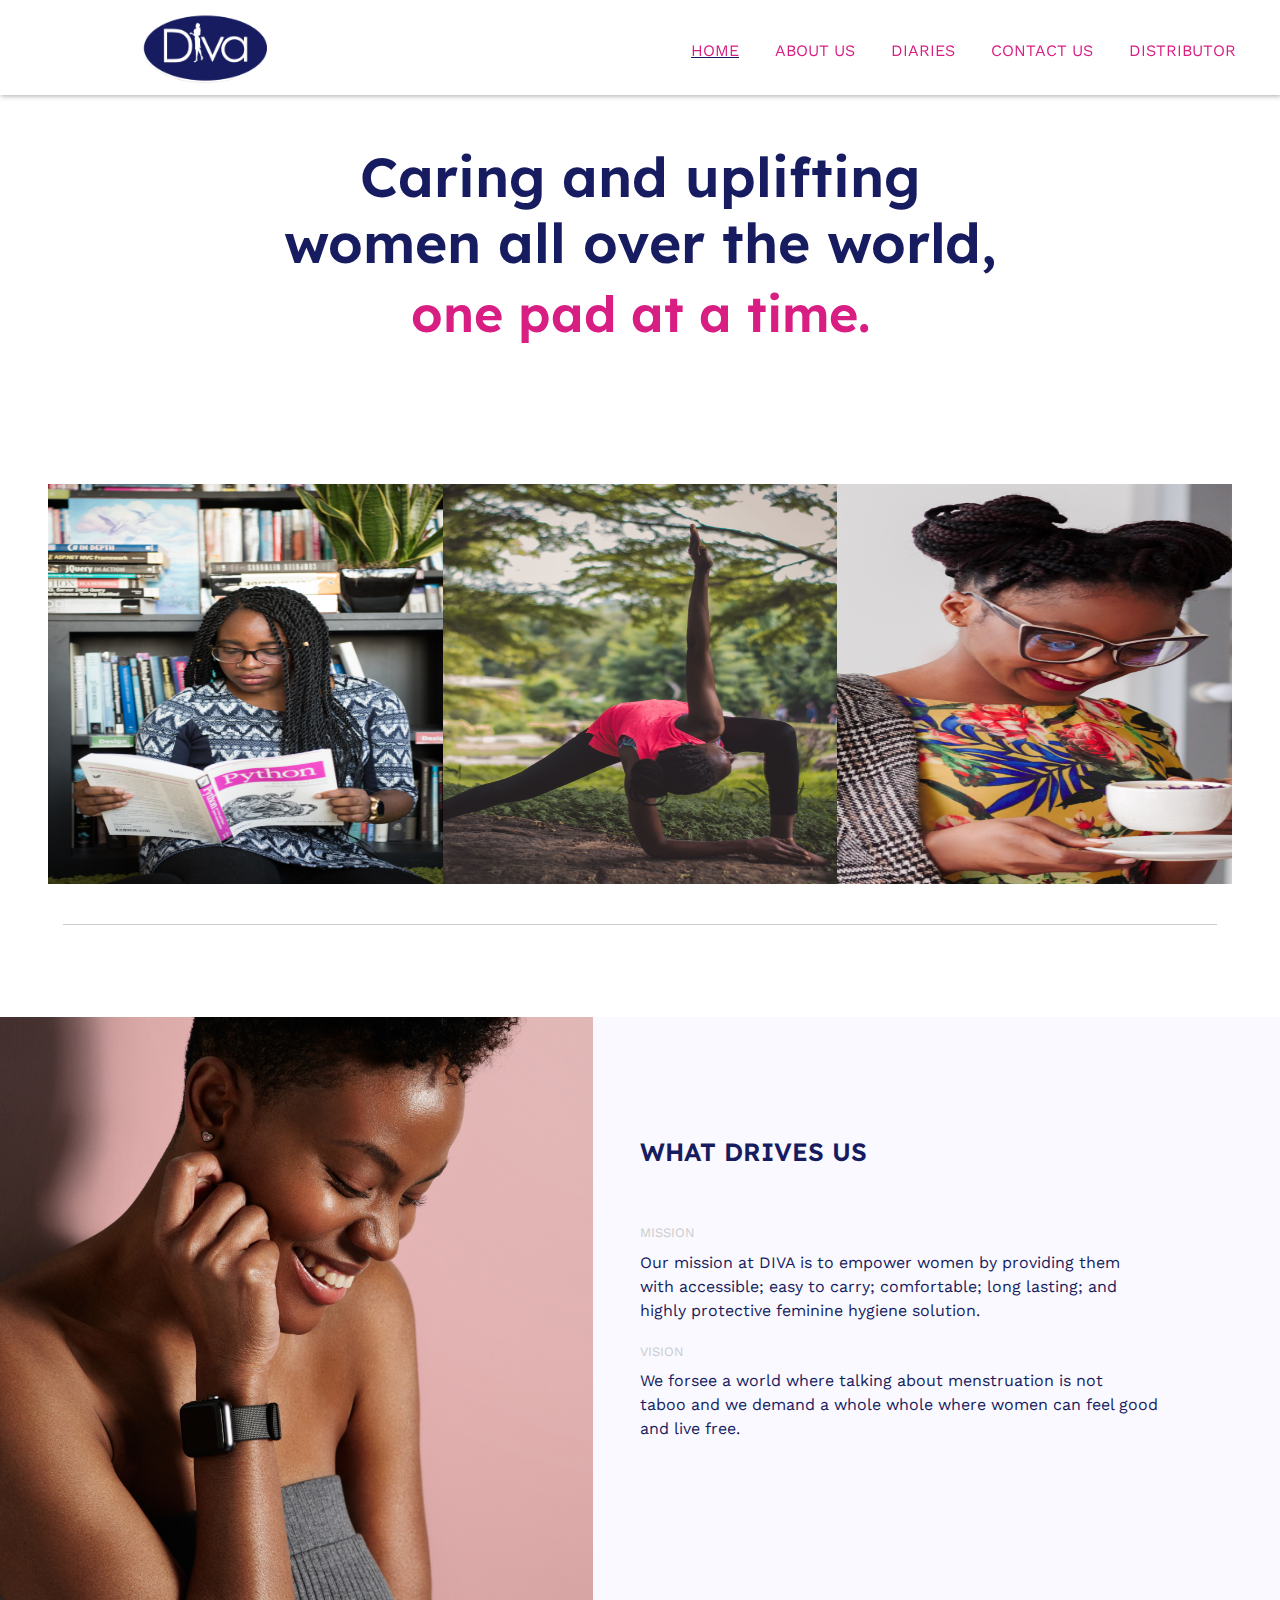
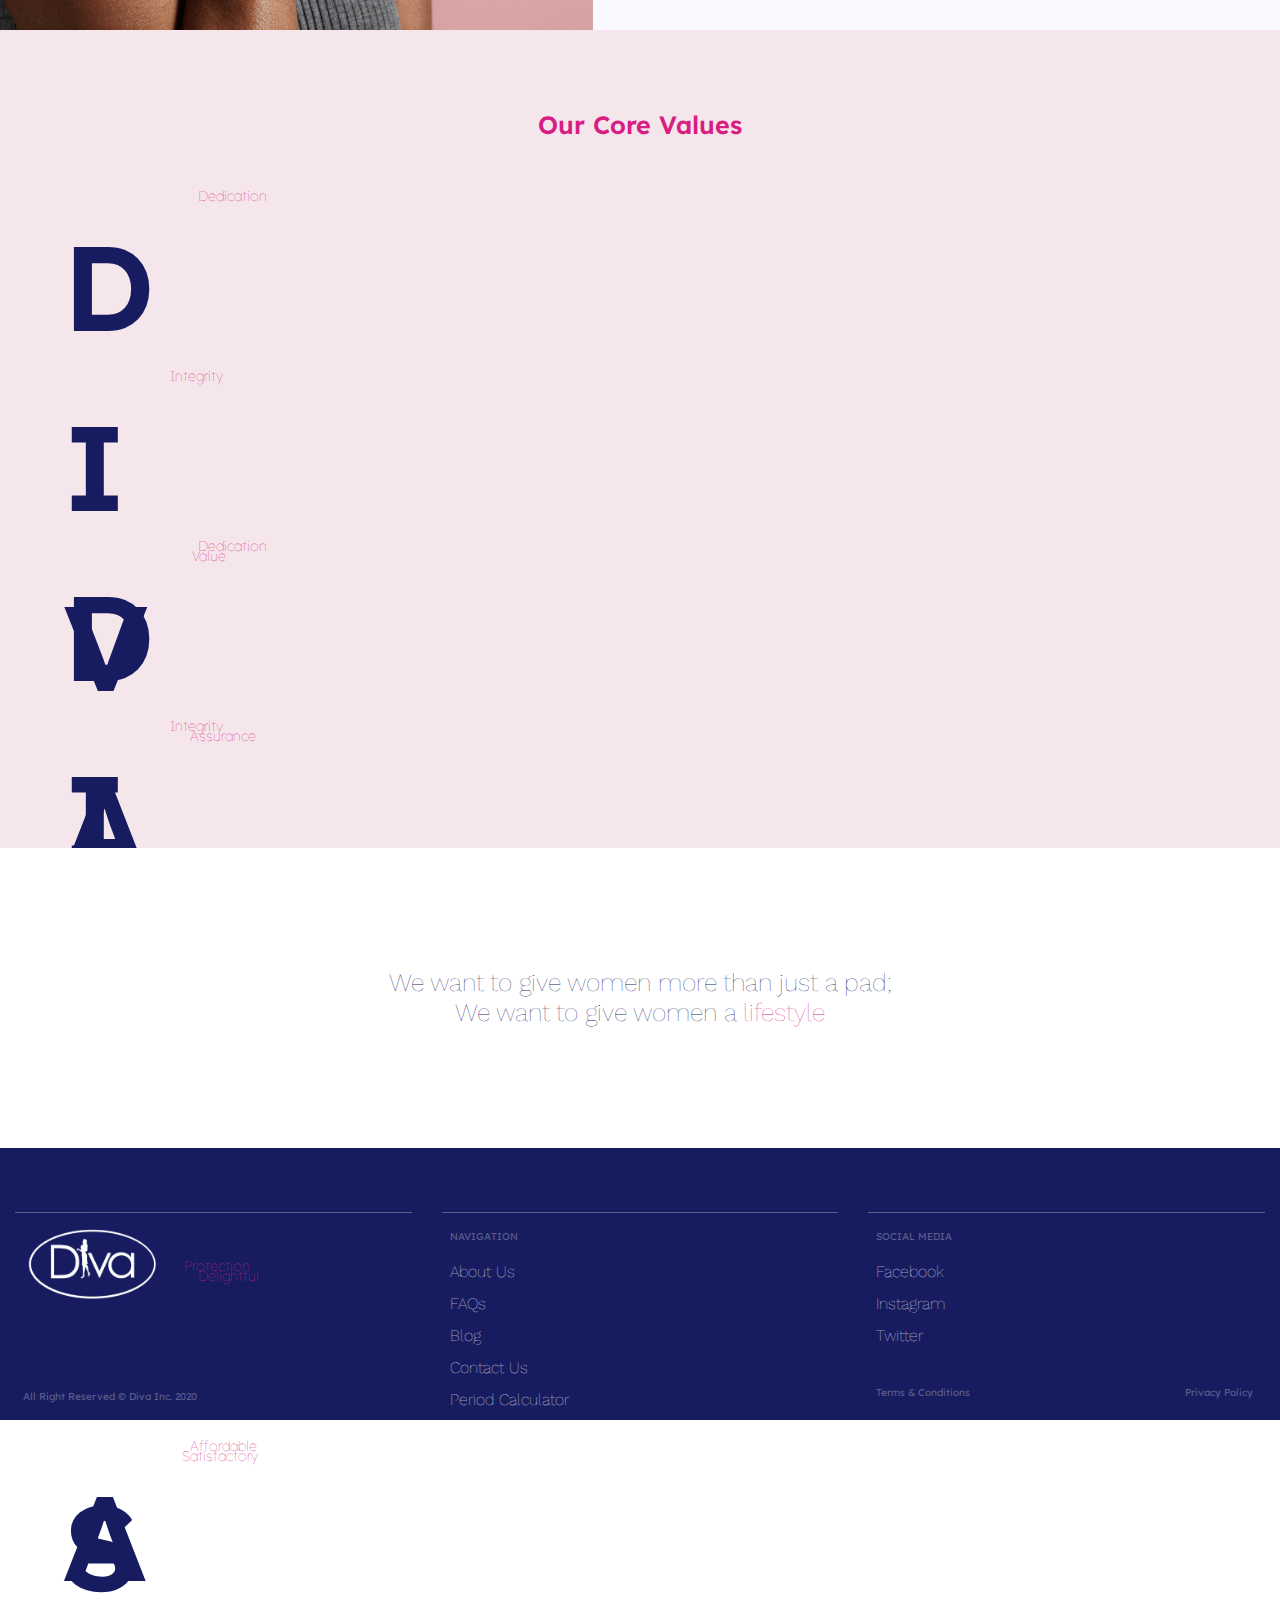
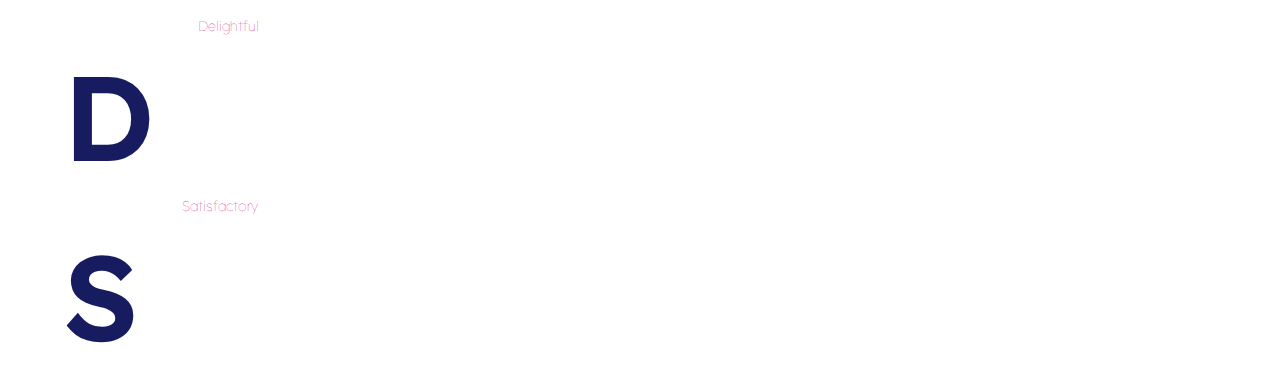
==== about.html @ bea0a1cd "first push" ====
<!DOCTYPE html>
<html lang="en">

<head>
    <meta charset="UTF-8">
    <meta name="viewport" content="width=device-width, initial-scale=1, shrink-to-fit=no">
    <link rel="stylesheet" href="https://stackpath.bootstrapcdn.com/bootstrap/4.4.1/css/bootstrap.min.css"
        integrity="sha384-Vkoo8x4CGsO3+Hhxv8T/Q5PaXtkKtu6ug5TOeNV6gBiFeWPGFN9MuhOf23Q9Ifjh" crossorigin="anonymous">
    <link rel="stylesheet" href="https://stackpath.bootstrapcdn.com/font-awesome/4.7.0/css/font-awesome.min.css">

    <link href="https://fonts.googleapis.com/css2?family=Work+Sans&display=swap" rel="stylesheet">
    <link href="https://fonts.googleapis.com/css2?family=Lexend+Deca&display=swap" rel="stylesheet">
    <link href="style.css" rel="stylesheet" />

</head>

<body>
    
    <div class="container-fluid">
        <div class="row">
           <nav class="navbar navbar-expand-xl navbar-light bg-light navbar-fixed-top header w-100" id="header">
                    <button class="navbar-toggler mb-1 ml-3" type="button" data-toggle="collapse"
                        data-target="#navbarSupportedContent" aria-controls="navbarSupportedContent" aria-expanded="false"
                        aria-label="Toggle navigation">
                        <span class="navbar-toggler-icon"></span>
                    </button>
                    <a class="navbar-brand d-none d-lg-block text-white ml-3" href="#"
                        style="width:300px;text-align:center; margin: 0 auto;"><img src="images/logo.png" alt="DIVA"
                            width="140" class="ml-5" /></a>
                    <a class="navbar-brand d-none d-sm-block d-lg-none d-md-none text-white" href="#"><img
                            src="images/logo.png" alt="DIVA" /></a>
                    <div class="collapse navbar-collapse " id="navbarSupportedContent">
                        <ul class="navbar-nav nav ml-auto">
                            <li class="nav-item active">
                                <a class="nav-link" href="index.html">HOME <span class="sr-only">(current)</span></a>
                            </li>
                            <li class="nav-item">
                                <a class="nav-link" href="about.html">ABOUT US</a>
                            </li>
                            <li class="nav-item">
                                <a class="nav-link" href="diary.html">DIARIES</a>
                            </li>
                            <li class="nav-item">
                                <a class="nav-link" href="contact.html">CONTACT US</a>
                            </li>
                            <li class="nav-item">
                                <a class="nav-link" href="distributor.html">DISTRIBUTOR</a>
                            </li>
                        </ul>
                    </div>
            </nav>
        </div> 
        <div class="row align-items-center ">
            <!-- <div class="justify-content-xl-center"> -->
            <div class="col-12 bg-white  p-5">
                <div class="row ">
                    <div class="col-sm-12 mt-5" style="margin-bottom: 20px !important;">
                        <div class="d-none d-md-block">
                            <br/>
                            <br/>
                        </div>
                        <h6 class="align-self-center defaultIntroSize  text-center "
                            style="color: #171c60;font-size:55px !important">Caring and uplifting<br />
                            women all over the world,<br />

                        </h6>

                        <h6 class="align-self-center defaultIntroSize text-center colorTextPink"
                            style="font-size:50px !important; margin-bottom: 120px !important;">one pad at a time.</h6>
                    </div>

                </div>
                <div class="row ">
                    <div class="col-sm-12 mb-4" style="padding-left:30px; padding-right:30px">
                        <div class="row">
                            <div class="col-sm-4 p-0">
                                <img src="images/about-2.png" class="img-fluid w-100 h-100" style="height:400px !important" />
                            </div>
                            <div class="col-sm-4 p-0">
                                <img src="images/about-1.png" class="img-fluid w-100 h-100" style="height:400px !important" />
                            </div>
                            <div class="col-sm-4 p-0">
                                <img src="images/about-3.png" class="img-fluid w-100 h-100" style="height:400px !important" />
                            </div>
                            
                        </div>
                        <hr style="margin-top: 40px; margin-bottom:20px; border-color:#ccc; width:100% !important" />
                    </div>
                    
                </div>
                
            </div>
            <div class="col-12 greyPage">
                <div class="row">
                    
                    <div class="col-sm p-0">
                        <img src="images/drive-us.png" class="img-fluid" />
                    </div>
                    <div class="col-sm ">
                        <h6 class="align-self-center defaultIntroSize  text-left "
                            style="color: #171c60;font-size:25px !important; margin-top:120px;">WHAT DRIVES US</h6>
                        <label class="mt-5">MISSION</label>
                        <p class="" style="color: #171c60;">
                            Our mission at DIVA is to empower women by providing them<br />
                            with accessible; easy to carry; comfortable; long lasting; and<br />
                            highly protective feminine hygiene solution.
                        </p>
                        <label>VISION</label>
                        <p class="" style="color: #171c60;">
                            We forsee a world where talking about menstruation is not<br />
                            taboo and we demand a whole whole where women can feel good<br />
                            and live free.
                        </p>
                    </div>
                </div>
            </div>
            <div class="col-12 peachPage">
                <div class="row">
                    
                    <div class="col-sm p-0">
                        <h6 class="align-self-center defaultIntroSize  text-center colorTextPink"
                        style="color: #171c60;font-size:25px !important; margin-top:80px;">Our Core Values</h6>
                    </div>
                </div>
                <div class="row p-5 d-none d-md-block" style=" height: 350px !important;">
                    <div class="col-sm defaultIntroSize colorBlue">D
                       
                        <span class="smallText colorTextPink p-3" style="position: relative; top:-130px; left:-10px">Dedication</span>
                    </div>
                    <div class="col-sm defaultIntroSize colorBlue">
                        I
                        <span class="smallText colorTextPink p-3" style="position: relative; top:-130px; left:-10px">Integrity</span>
                    </div>
                    <div class="col-sm defaultIntroSize colorBlue">
                        V
                        <span class="smallText colorTextPink p-3" style="position: relative; top:-130px; left:-10px">Value</span>
                    </div>
                    <div class="col-sm defaultIntroSize colorBlue">
                        A
                        <span class="smallText colorTextPink p-3" style="position: relative; top:-130px; left:-10px">Assurance</span>
                    </div>
                    <div class="col-sm defaultIntroSize colorBlue">
                        P
                        <span class="smallText colorTextPink p-3" style="position: relative; top:-130px; left:-10px">Protection</span>
                    </div>
                    <div class="col-sm defaultIntroSize colorBlue">
                        A
                        <span class="smallText colorTextPink p-3" style="position: relative; top:-130px; left:-10px">Affordable</span>
                    </div>
                    <div class="col-sm defaultIntroSize colorBlue">
                        D
                        <span class="smallText colorTextPink p-3" style="position: relative; top:-130px; left:-10px">Delightful</span>
                    </div>
                    <div class="col-sm defaultIntroSize colorBlue">
                        S
                        <span class="smallText colorTextPink p-3" style="position: relative; top:-130px; left:-10px">Satisfactory</span>
                    </div>
                </div>
                <div class="row p-5 d-lg-none d-xl-block" style=" height: 350px !important;">
                    <div class="col-sm defaultIntroSize colorBlue">D
                       
                        <span class="smallText colorTextPink p-3" style="position: relative; top:-130px; left:-10px">Dedication</span>
                    </div>
                    <div class="col-sm defaultIntroSize colorBlue">
                        I
                        <span class="smallText colorTextPink p-3" style="position: relative; top:-130px; left:-10px">Integrity</span>
                    </div>
                    <div class="col-sm defaultIntroSize colorBlue">
                        V
                        <span class="smallText colorTextPink p-3" style="position: relative; top:-130px; left:-10px">Value</span>
                    </div>
                    <div class="col-sm defaultIntroSize colorBlue">
                        A
                        <span class="smallText colorTextPink p-3" style="position: relative; top:-130px; left:-10px">Assurance</span>
                    </div>
                    <div class="col-sm defaultIntroSize colorBlue">
                        P
                        <span class="smallText colorTextPink p-3" style="position: relative; top:-130px; left:-10px">Protection</span>
                    </div>
                    <div class="col-sm defaultIntroSize colorBlue">
                        A
                        <span class="smallText colorTextPink p-3" style="position: relative; top:-130px; left:-10px">Affordable</span>
                    </div>
                    <div class="col-sm defaultIntroSize colorBlue">
                        D
                        <span class="smallText colorTextPink p-3" style="position: relative; top:-130px; left:-10px">Delightful</span>
                    </div>
                    <div class="col-sm defaultIntroSize colorBlue">
                        S
                        <span class="smallText colorTextPink p-3" style="position: relative; top:-130px; left:-10px">Satisfactory</span>
                    </div>
                </div>
            </div>
            <div class="col-12 bg-white">
                <div class="row" style="height: 300px !important;">
                    
                    
                    <div class="col-sm ">
                        <h6 class="align-self-center  headerText3  text-center "
                            style="font-weight:100; color: #171c60;font-size:25px !important; margin-top:120px;margin-bottom:120px;">We want to give women more than just a pad;<br/>We want to give women a <span class="colorTextPink">lifestyle</span></h6>
                        
                        
                    </div>
                </div>
            </div> 
        </div>
        <div class="row footer">
            <div class="col-sm-4">
                <br /><br />
                <hr style="border-color: #5b5c88 !important;" />
                <img src="images/logo.png" alt="DIVA" width="140" class="ml-2" />
                <p style="color: #5b5c88 !important; font-size: 10px !important;font-family: 'Lexend Deca'; position: absolute; bottom: 0px"
                    class="text-left ml-2 small d-none d-md-block">All Right Reserved &copy; Diva Inc. 2020</p>
            </div>
            <div class="col-sm-4 text-left div2">
                <br /><br />
                <hr style="border-color: #5b5c88 !important;" />
                <p style="color: #5b5c88 !important; font-size: 10px !important;font-family: 'Lexend Deca';"
                    class="text-left ml-2 small">NAVIGATION</p>
                <p class="mb-2 ml-2"> <a href="#" class="text-white">About Us</a> </p>
                <p class="mb-2 ml-2"> <a href="#" class="text-white">FAQs</a> </p>
                <p class="mb-2 ml-2"> <a href="#" class="text-white">Blog</a> </p>
                <p class="mb-2 ml-2"> <a href="#" class="text-white">Contact Us </a> </p>
                <p class="mb-2 ml-2"> <a href="#" class="text-white">Period Calculator</a> </p>
    
            </div>
            <div class="col-sm-4 text-left div2">
                <br /><br />
                <hr style="border-color: #5b5c88 !important;" />
                <p style="color: #5b5c88 !important; font-size: 10px !important;font-family: 'Lexend Deca';"
                    class="text-left ml-2 small">SOCIAL MEDIA</p>
                <p class="mb-2 ml-2"> <a href="#" class="text-white">Facebook</a></p>
                <p class="mb-2 ml-2"> <a href="#" class="text-white">Instagram</a></p>
                <p class="mb-2 ml-2"> <a href="#" class="text-white">Twitter</a></p>
                <div style="width:100%; color: #5b5c88 !important; font-size: 10px !important;font-family: 'Lexend Deca'; position: absolute; bottom: 20px"
                    class="text-left ml-2 small d-none d-md-block">
                    <span>Terms & Conditions</span>
                    <span style="position: absolute;right: 50px;">Privacy Policy</span>
                </div>
            </div>
    
    
        </div>
    </div>
    
    </div>
</body>
<script src="https://code.jquery.com/jquery-3.4.1.slim.min.js"
    integrity="sha384-J6qa4849blE2+poT4WnyKhv5vZF5SrPo0iEjwBvKU7imGFAV0wwj1yYfoRSJoZ+n"
    crossorigin="anonymous"></script>
<script src="https://cdn.jsdelivr.net/npm/popper.js@1.16.0/dist/umd/popper.min.js"
    integrity="sha384-Q6E9RHvbIyZFJoft+2mJbHaEWldlvI9IOYy5n3zV9zzTtmI3UksdQRVvoxMfooAo"
    crossorigin="anonymous"></script>
<script src="https://stackpath.bootstrapcdn.com/bootstrap/4.4.1/js/bootstrap.min.js"
    integrity="sha384-wfSDF2E50Y2D1uUdj0O3uMBJnjuUD4Ih7YwaYd1iqfktj0Uod8GCExl3Og8ifwB6"
    crossorigin="anonymous"></script>
<script>
    // When the user scrolls the page, execute myFunction
    window.onscroll = function () { myFunction() };

    // Get the header
    var header = document.getElementById("header");

    // Get the offset position of the navbar
    var sticky = header.offsetTop;
    console.log(window.pageYOffset)
    // Add the sticky class to the header when you reach its scroll position. Remove "sticky" when you leave the scroll position
    function myFunction() {
        if (window.pageYOffset > sticky) {
            header.classList.add("sticky");
            console.log('Sticky: ', window.pageYOffset)
        } else {
            header.classList.remove("sticky");
            console.log('No sticky: ', window.pageYOffset)
        }
    }
</script>

</html>
---- style.css ----
:root{
    --color-1: #b8237f;
    --color-2: #171C60;
    --text-color: #d81d83;
    --blog-special-1: #d81c83;
    --blog-special-2: #f5a2ae;
}
.justify-content-md-center > div{
    outline: thick tan;
    border:1px solid #0000 !important;
    width:100%;
    padding:0px;
}
.one{
    background-position: center;
    background-image: url('images/img1.png');
    background-color: #b8237f;
    min-height: 500px !important;
    background-size: cover;
}
.two{
    background-color: white;
    min-height:300px;
}

.three{
    background-size: cover;
    background-position: center;
    background-image: url('images/bg2.png');
    background-color: #F5E6EB;
    min-height: 600px !important;
}
.girlWithBook{
   
    background-position: center;
    background-image: url('images/girlWithBook.png');
    background-color: #F5E6EB;
    height: 400px !important;
}
.four{
    background-color: #E7E8EC;
    min-height: 500px !important;
}
.five{
    background-color: #fff;
    min-height: 450px !important;
}
.six{
    background-size: cover;
    background-position: center;
    background-image: url('images/bg5.png');
    background-color: #E9B9C8;
    min-height: 500px !important;
}
.seven{
    background-color: #fff;
    min-height: 500px !important;
}
.eight{
    background-color: #FFFFFF;
    min-height: 500px !important;
}
.peachPage{
    background-color: #F5E6EB;
    min-height: 100%;
}
.greyPage{
    background-color: #f9f9ff;
    min-height: 100%;
}

#header{
    background-color:white !important;
    padding-bottom:2px;
    box-shadow: 1px 1px 5px #aaaaaa !important;
    z-index: 99999;
    position: fixed;
}
#header .nav-item  .nav-link{
    margin-right: 20px ;
    color:var(--text-color)!important;
    
}
#header .nav-item  > a:hover, .active{
    text-decoration: underline;
    color: var(--color-2) !important;
    /* border-color:  #171C60 !important; */
}
.footer{
    background-color:#171C60 !important;
    height:100%;
}
.footer  .div2 a{
    
    font-size: 16px;
    font-weight: lighter;
    margin-bottom: 8px !important;
}

.defaultIntroSize{
    font-family: 'Lexend Deca';
    font-size: 120px !important;
    font-weight: 600;
    /* color:#171C60 */
}
.defaultIntroSize2{
    font-family: 'Lexend Deca';
    font-size: 50px !important;
}

.defaultIntroSize3{
    font-family: 'Lexend Deca';
    font-size: 70px !important;
}

#introCaptions{
    font-size: 70px;
    font-weight: 400;
    /* color:#171C60; */
}
.desc{
    margin-left: 55px !important;
}
body{
    font-family: 'Work Sans';
    width: 100% !important;
}

.text-pink{
    color:var(--text-color) !important;
}

/* subscribe input box border */
.control{
    border: 2px solid #fff;
    
    color: #fff !important;
    width: 40%;
    height: 60px;
    font-weight: bold;
    border-radius: 25px;
   font-size:20px !important;

}
select {
    width: 100%;
    padding: 5px;
    font-size: 16px;
    line-height: 1;
    border: 0;
    border-radius: 5px;
    height: 34px;
    background: url(https://www.dailies.com/_Assets/img/arrow-down.svg) no-repeat right blue;
    -webkit-appearance: none;
    background-position-x: 95%;
    background-size: 23px;
}
/* Title Element */
.blueTitle{
    color:#171C60 ;
    font-size: 12px !important;
    text-transform: capitalize !important;
    font-weight:300 !important;
}
.whiteTitle{
    color:white ;
    font-size: 12px !important;
    text-transform: capitalize !important;
    font-weight:300 !important;
}
.whiteTitle > hr{
    border-color: white !important;
}
.two .title{
    color:#171C60 !important;
    font-size: 12px !important;
    text-transform: capitalize;
    font-weight:300 !important;
}
.three .title{
    color:#E380C1 !important;
    font-size: 12px !important;
    text-transform: capitalize;
    font-weight:300 !important;
}
.two .title > hr, .blueTitle > hr{
    border-color: #171C60 !important;
}
/* This are for the borders in div 3 */
.three .bottomLeftBorder{
    
        background-image: linear-gradient(transparent, grey),
                          linear-gradient(grey, transparent);                 
        background-repeat: no-repeat;
        background-size: 1px 50%, 50%  1px, 1px 50%, 50% 1px, calc(100% - 8px) calc(100% - 8px);
        background-position: left bottom, left bottom, 4px;
        
    
}
.three .bottomRightBorder{
    background-image: linear-gradient(transparent, transparent),
    linear-gradient(transparent, transparent),
    linear-gradient(transparent, transparent),
    linear-gradient(grey, transparent);
    
   
background-repeat: no-repeat;
background-size: 1px 50%, 50%  1px, 1px 50%, 50% 1px, calc(100% - 8px) calc(100% - 8px);
background-position:  right bottom,  bottom, 4px 
}
.three .topRightBorder{
    background-image: linear-gradient(grey, transparent),
    linear-gradient(transparent, transparent),
    linear-gradient(transparent, transparent),
    linear-gradient(transparent, transparent);
    
   
background-repeat: no-repeat;
background-size: 1px 50%, 50%  1px, 1px 50%, 50% 1px, calc(100% - 8px) calc(100% - 8px);
background-position:  left top,  top, 4px;
}

.btn-primary{
    background-color:#171C60 !important;
    border:1px solid #171C60 !important;
    color:white;
    font-size: 12px
}
.btn-primary:hover{
    background-color:#171C60 !important;
    border:1px solid #171C60 !important;
}


/* Image overlaps div 5 and 6 */
.five img{
    position: relative;
    /* top: 130px; */
    z-index: 9999;
    box-shadow: 0 1px 3px rgba(0,0,0,0.12), 0 1px 2px rgba(0,0,0,0.24);
    transition: all 0.3s cubic-bezier(.25,.8,.25,1);
}
.five img:hover{
    box-shadow: 0 14px 28px rgba(0,0,0,0.25), 0 10px 10px rgba(0,0,0,0.22);
}

.circularDownDiv{
    width: 40px;
    border: 1px solid #fff;
    height: 40px;
    text-align: center;
}
.centerText{
    text-align: center !important;
}


/* Custom Text Gradient indexPage */
.gradientOne{
    background: -webkit-linear-gradient(#d81d83, #d81d83);
    background-clip: text;
    -webkit-background-clip: text;
    -webkit-text-fill-color: transparent;
}

.gradientTwo{
    background-image: linear-gradient(to right,#d81d83 ,#171C60);
    background-clip: text;
    -webkit-background-clip: text;
    -webkit-text-fill-color: transparent;
}
.gradientThree{
    background-image: linear-gradient(to right,rgba(23, 28, 96) ,#171C60);
    background-clip: text;
    -webkit-background-clip: text;
    -webkit-text-fill-color: transparent;
}
.headerText{
    font-family: 'Lexend Deca';
} 

.colorRed{
    color: var(--color-1) !important;
}
.colorBlue{
    color: var(--color-2) !important;
}
.colorTextPink{
    color: var(--text-color) !important;
}
.headerText3{
    font-weight: 100;
    font-size: 20px;
}
.sticky {
    position: fixed;
    top: 0;
    width: 100%;
    z-index: 999999;
    box-shadow: 1px 1px 5px #aaaaaa
  }
  .sticky + .content {
    padding-top: 102px;
  }


  /* FORM */

  form input, form select {
    border: 1px solid #fff !important;
    height: 45px !important;
  }
  form textarea{
    border: 1px solid #fff !important;
    outline: none !important;
  }
  form input:focus, form select:focus, form textarea:focus{
      box-shadow: 0 0 0 0.2rem rgba(23,28,95,.78) !important;
  }
label{
    color: #ccc !important;
    font-size: 13px;
  }
  #accordion .card{
      margin-bottom: 20px !important;
      border: none !important;
      padding: 10px
  }
  #accordion .card-header{
      background-color: #fff ;
      border: none !important;
     
     
  }
  #accordion .card-header a{
    color: var(--color-2) !important;
    text-decoration: none !important;
  }
  #accordion .card-body{
    color: #6e6d98 !important;
    font-size: 14px;
  }
  .smallText{
    font-weight: 100;
    font-size: 14px !important;
  }



  /* BLOG */
  .blogBg{
      background-color: var(--blog-special-1) !important;
  }
  .blogBg2{
    background-color: var(--blog-special-2) !important;
}
  .div400{
    background-position: center;
    height: 340px !important;
 }
  /* BLOG END */
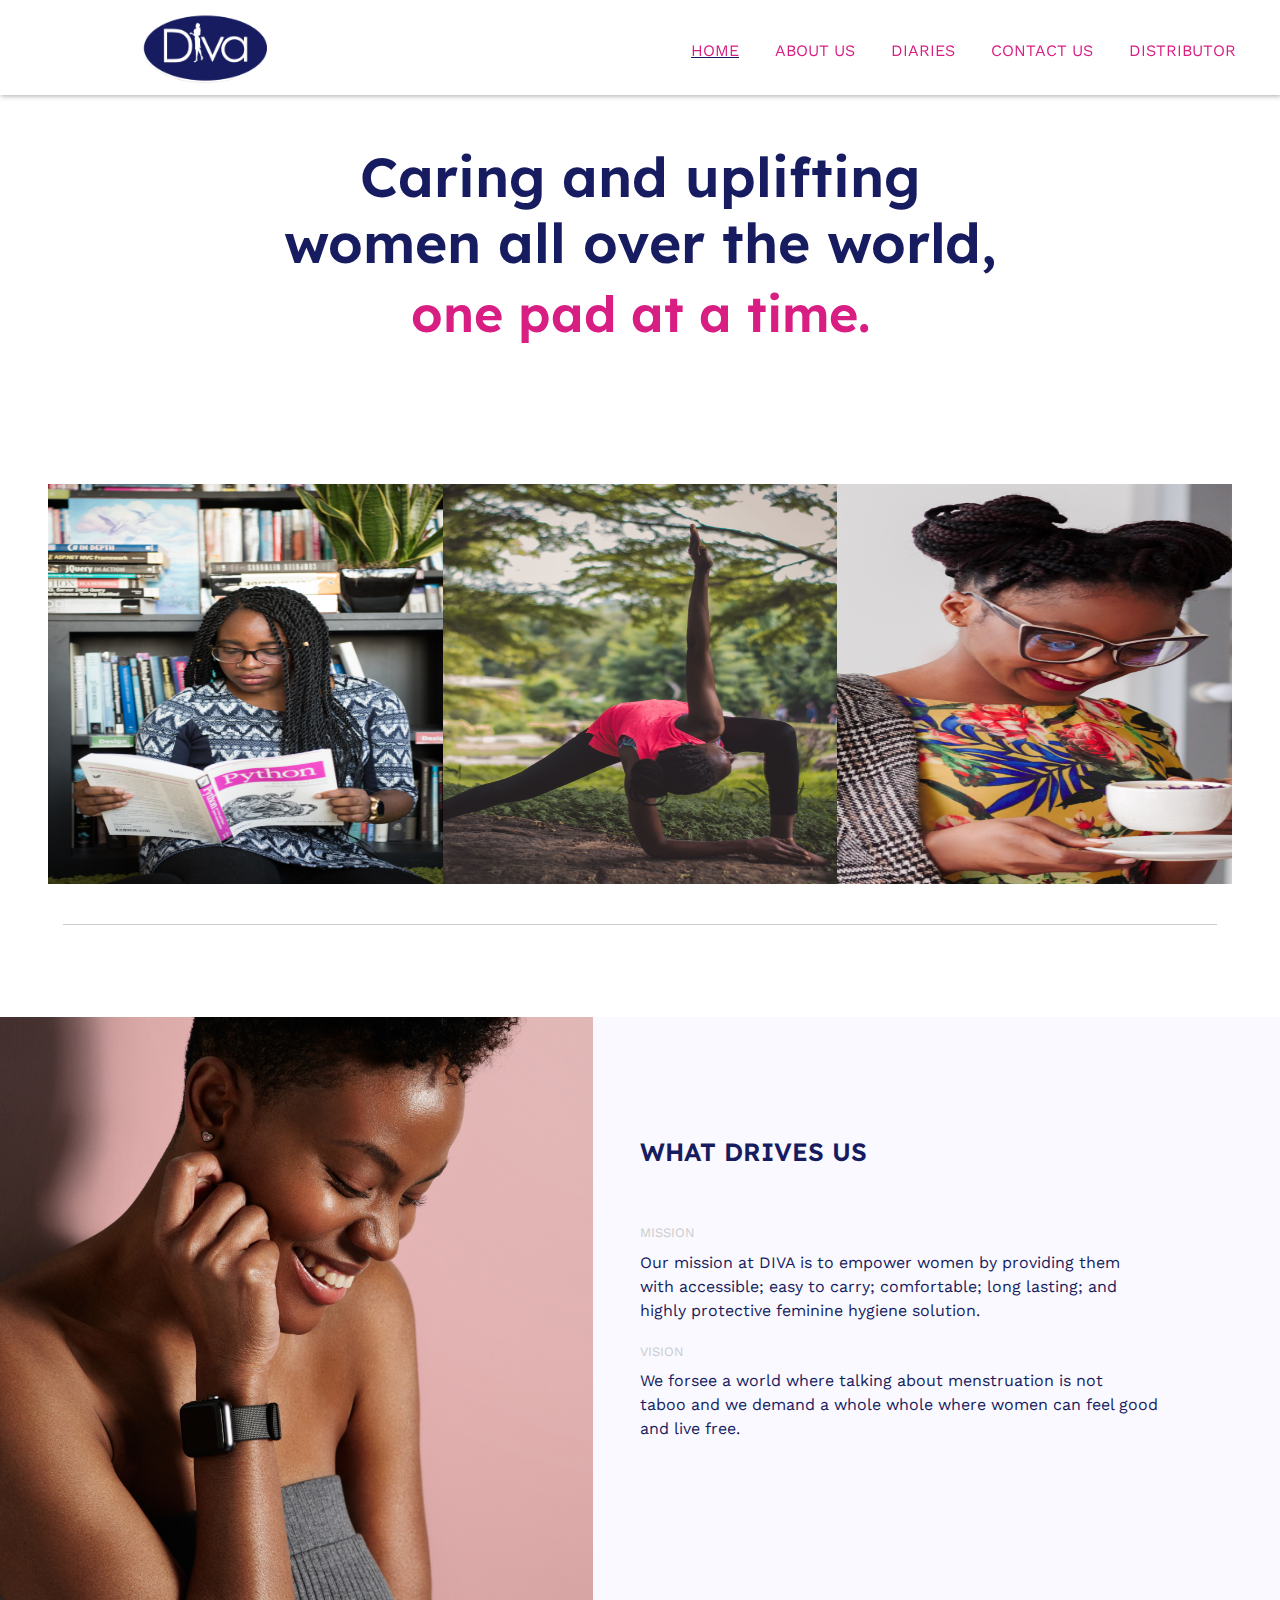
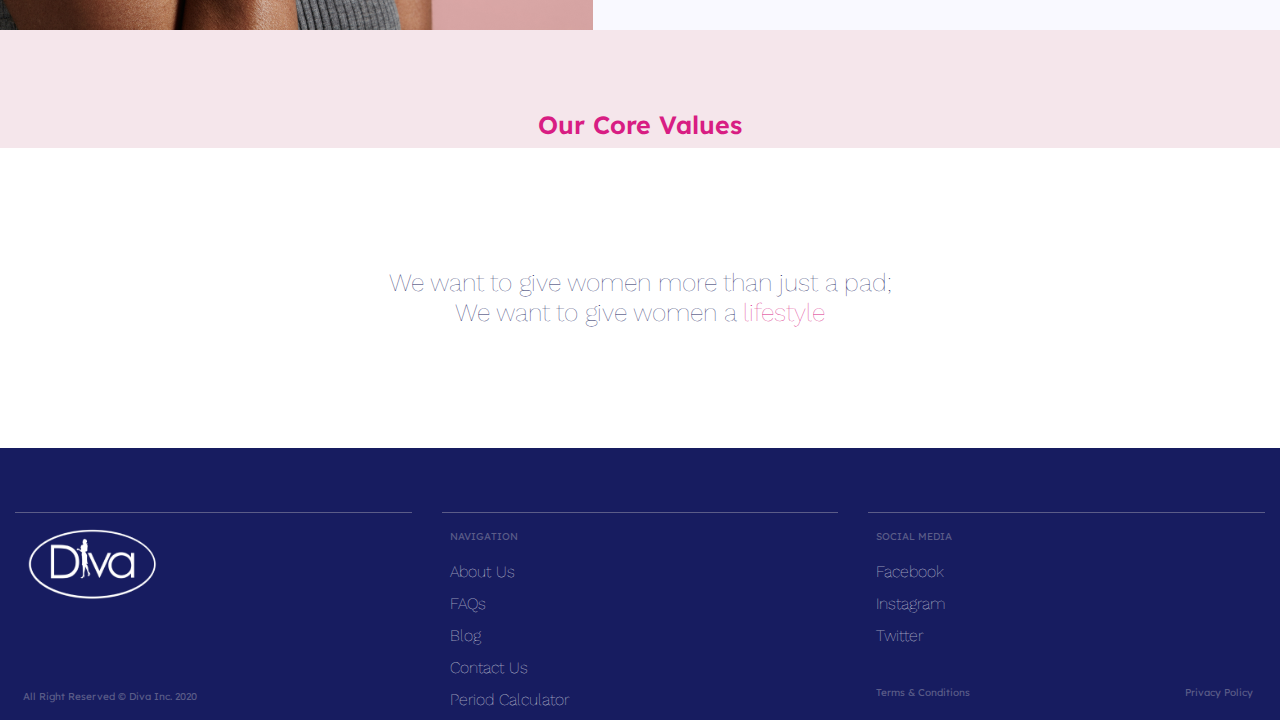
==== commit f77e219d: "style commit" ====
--- a/about.html
+++ b/about.html
@@ -122,72 +122,74 @@
                         style="color: #171c60;font-size:25px !important; margin-top:80px;">Our Core Values</h6>
                     </div>
                 </div>
-                <div class="row p-5 d-none d-md-block" style=" height: 350px !important;">
-                    <div class="col-sm defaultIntroSize colorBlue">D
+               <div class="row p-5 d-none" style=" height: 350px !important;" id="bigscreen">
+                   
+                        <div class="col-sm defaultIntroSize colorBlue">D
+                        
+                            <span class="smallText colorTextPink p-3" style="position: relative; top:-130px; left:-10px">Dedication</span>
+                        </div>
+                        <div class="col-sm defaultIntroSize colorBlue">
+                            I
+                            <span class="smallText colorTextPink p-3" style="position: relative; top:-130px; left:-10px">Integrity</span>
+                        </div>
+                        <div class="col-sm defaultIntroSize colorBlue">
+                            V
+                            <span class="smallText colorTextPink p-3" style="position: relative; top:-130px; left:-10px">Value</span>
+                        </div>
+                        <div class="col-sm defaultIntroSize colorBlue">
+                            A
+                            <span class="smallText colorTextPink p-3" style="position: relative; top:-130px; left:-10px">Assurance</span>
+                        </div>
+                        <div class="col-sm defaultIntroSize colorBlue">
+                            P
+                            <span class="smallText colorTextPink p-3" style="position: relative; top:-130px; left:-10px">Protection</span>
+                        </div>
+                        <div class="col-sm defaultIntroSize colorBlue">
+                            A
+                            <span class="smallText colorTextPink p-3" style="position: relative; top:-130px; left:-10px">Affordable</span>
+                        </div>
+                        <div class="col-sm defaultIntroSize colorBlue">
+                            D
+                            <span class="smallText colorTextPink p-3" style="position: relative; top:-130px; left:-10px">Delightful</span>
+                        </div>
+                        <div class="col-sm defaultIntroSize colorBlue">
+                            S
+                            <span class="smallText colorTextPink p-3" style="position: relative; top:-130px; left:-10px">Satisfactory</span>
+                        </div>
+                    
+                </div> 
+                <div class="row p-5 d-lg-none d-xl-none d-md-none"  id="divaText">
+                    <div class="col-sm headerText4 colorBlue p-1">D
                        
-                        <span class="smallText colorTextPink p-3" style="position: relative; top:-130px; left:-10px">Dedication</span>
-                    </div>
-                    <div class="col-sm defaultIntroSize colorBlue">
+                        <span class="smallText colorTextPink " style="position: relative; top:-7px;">Dedication</span>
+                    </div>
+                    <div class="col-sm headerText4 colorBlue p-1">
                         I
-                        <span class="smallText colorTextPink p-3" style="position: relative; top:-130px; left:-10px">Integrity</span>
-                    </div>
-                    <div class="col-sm defaultIntroSize colorBlue">
+                        <span class="smallText colorTextPink " style="position: relative; top:-7px; ">Integrity</span>
+                    </div>
+                    <div class="col-sm headerText4 colorBlue p-1">
                         V
-                        <span class="smallText colorTextPink p-3" style="position: relative; top:-130px; left:-10px">Value</span>
-                    </div>
-                    <div class="col-sm defaultIntroSize colorBlue">
+                        <span class="smallText colorTextPink p-1" style="position: relative; top:-7px; ">Value</span>
+                    </div>
+                    <div class="col-sm headerText4 colorBlue p-1">
                         A
-                        <span class="smallText colorTextPink p-3" style="position: relative; top:-130px; left:-10px">Assurance</span>
-                    </div>
-                    <div class="col-sm defaultIntroSize colorBlue">
+                        <span class="smallText colorTextPink " style="position: relative; top:-7px; ">Assurance</span>
+                    </div>
+                    <div class="col-sm headerText4 colorBlue p-1">
                         P
-                        <span class="smallText colorTextPink p-3" style="position: relative; top:-130px; left:-10px">Protection</span>
-                    </div>
-                    <div class="col-sm defaultIntroSize colorBlue">
+                        <span class="smallText colorTextPink " style="position: relative; top:-7px; ">Protection</span>
+                    </div>
+                    <div class="col-sm headerText4 colorBlue p-1">
                         A
-                        <span class="smallText colorTextPink p-3" style="position: relative; top:-130px; left:-10px">Affordable</span>
-                    </div>
-                    <div class="col-sm defaultIntroSize colorBlue">
+                        <span class="smallText colorTextPink " style="position: relative; top:-7px; ">Affordable</span>
+                    </div>
+                    <div class="col-sm headerText4 colorBlue p-1">
                         D
-                        <span class="smallText colorTextPink p-3" style="position: relative; top:-130px; left:-10px">Delightful</span>
-                    </div>
-                    <div class="col-sm defaultIntroSize colorBlue">
+                        <span class="smallText colorTextPink " style="position: relative; top:-7px; ">Delightful</span>
+                    </div>
+                    <div class="col-sm headerText4 colorBlue p-1">
                         S
-                        <span class="smallText colorTextPink p-3" style="position: relative; top:-130px; left:-10px">Satisfactory</span>
-                    </div>
-                </div>
-                <div class="row p-5 d-lg-none d-xl-block" style=" height: 350px !important;">
-                    <div class="col-sm defaultIntroSize colorBlue">D
-                       
-                        <span class="smallText colorTextPink p-3" style="position: relative; top:-130px; left:-10px">Dedication</span>
-                    </div>
-                    <div class="col-sm defaultIntroSize colorBlue">
-                        I
-                        <span class="smallText colorTextPink p-3" style="position: relative; top:-130px; left:-10px">Integrity</span>
-                    </div>
-                    <div class="col-sm defaultIntroSize colorBlue">
-                        V
-                        <span class="smallText colorTextPink p-3" style="position: relative; top:-130px; left:-10px">Value</span>
-                    </div>
-                    <div class="col-sm defaultIntroSize colorBlue">
-                        A
-                        <span class="smallText colorTextPink p-3" style="position: relative; top:-130px; left:-10px">Assurance</span>
-                    </div>
-                    <div class="col-sm defaultIntroSize colorBlue">
-                        P
-                        <span class="smallText colorTextPink p-3" style="position: relative; top:-130px; left:-10px">Protection</span>
-                    </div>
-                    <div class="col-sm defaultIntroSize colorBlue">
-                        A
-                        <span class="smallText colorTextPink p-3" style="position: relative; top:-130px; left:-10px">Affordable</span>
-                    </div>
-                    <div class="col-sm defaultIntroSize colorBlue">
-                        D
-                        <span class="smallText colorTextPink p-3" style="position: relative; top:-130px; left:-10px">Delightful</span>
-                    </div>
-                    <div class="col-sm defaultIntroSize colorBlue">
-                        S
-                        <span class="smallText colorTextPink p-3" style="position: relative; top:-130px; left:-10px">Satisfactory</span>
+                        <span class="smallText colorTextPink " style="position: relative; top:-7px;">Satisfactory</span>
                     </div>
                 </div>
             </div>
@@ -255,6 +257,10 @@
     integrity="sha384-wfSDF2E50Y2D1uUdj0O3uMBJnjuUD4Ih7YwaYd1iqfktj0Uod8GCExl3Og8ifwB6"
     crossorigin="anonymous"></script>
 <script>
+    console.log(window.innerWidth)
+    
+    
+    
     // When the user scrolls the page, execute myFunction
     window.onscroll = function () { myFunction() };
 
--- a/style.css
+++ b/style.css
@@ -141,6 +141,9 @@
     border-radius: 25px;
    font-size:20px !important;
 
+}
+.control::-webkit-input-placeholder {
+    color: var(--color-2) !important;
 }
 select {
     width: 100%;
@@ -292,6 +295,10 @@
     font-weight: 100;
     font-size: 20px;
 }
+.headerText4{
+    
+    font-size: 40px;
+}
 .sticky {
     position: fixed;
     top: 0;
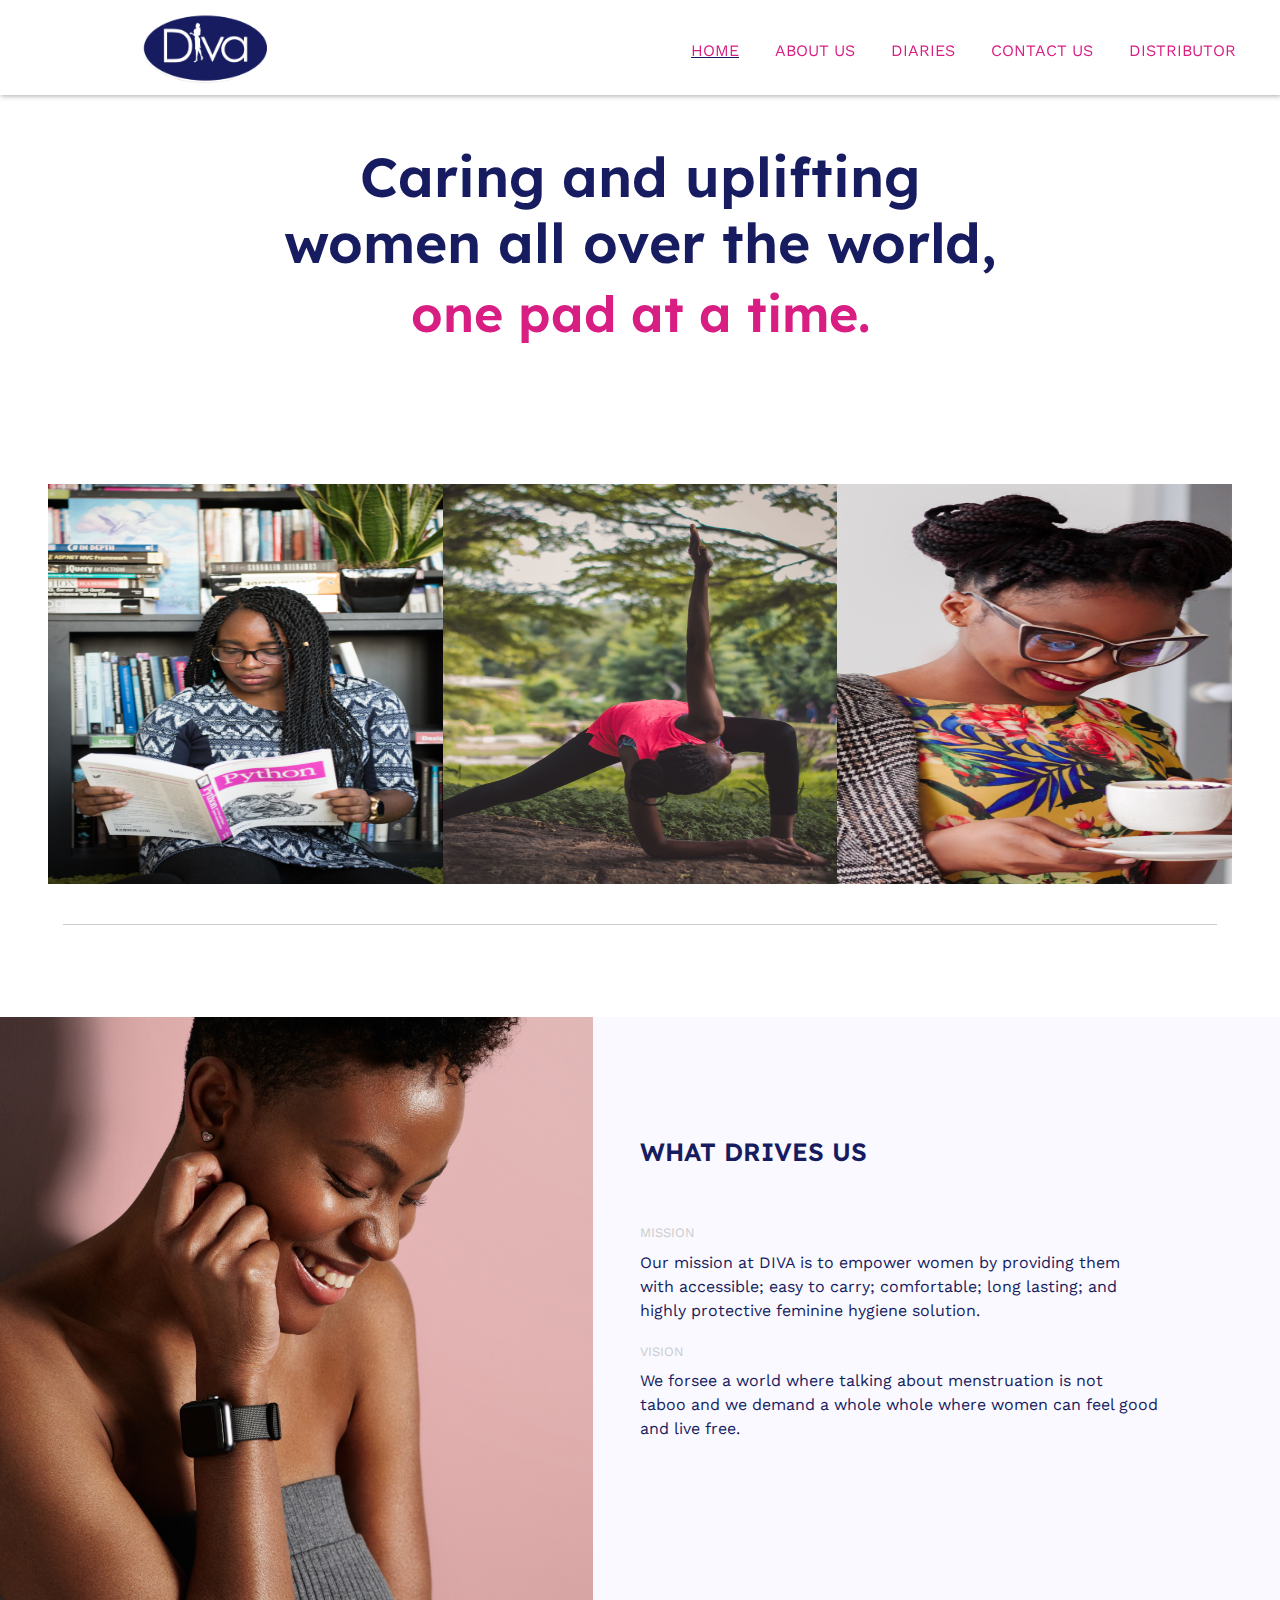
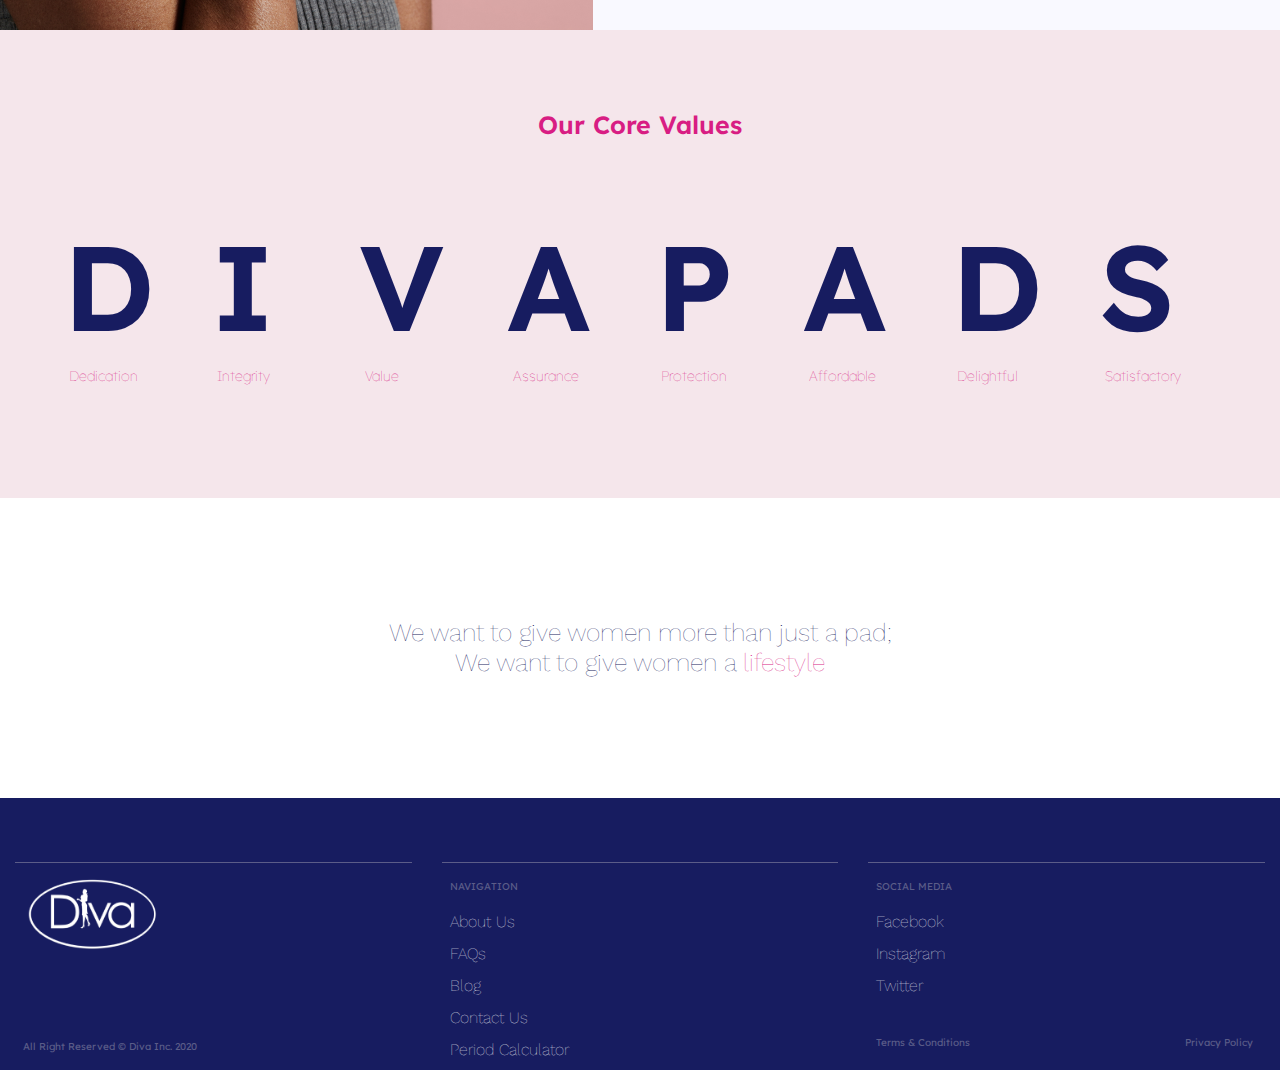
==== commit b0765b04: "help" ====
--- a/about.html
+++ b/about.html
@@ -122,7 +122,7 @@
                         style="color: #171c60;font-size:25px !important; margin-top:80px;">Our Core Values</h6>
                     </div>
                 </div>
-               <div class="row p-5 d-none" style=" height: 350px !important;" id="bigscreen">
+               <div class="row p-5 " style=" height: 350px !important;" id="bigscreen">
                    
                         <div class="col-sm defaultIntroSize colorBlue">D
                         
@@ -280,6 +280,22 @@
             console.log('No sticky: ', window.pageYOffset)
         }
     }
+    $(window).resize(function () {
+        if (window.innerWidth <= 765) {
+            $(document).find('#bigscreen').addClass('d-none')
+
+        } else {
+            $(document).find('#bigscreen').removeClass('d-none');
+
+        }
+        if (window.innerWidth <= 533) {
+
+            $(document).find('#divaText div').addClass('text-center')
+        } else {
+
+            $(document).find('#divaText div').removeClass('text-center')
+        }
+    });
 </script>
 
 </html>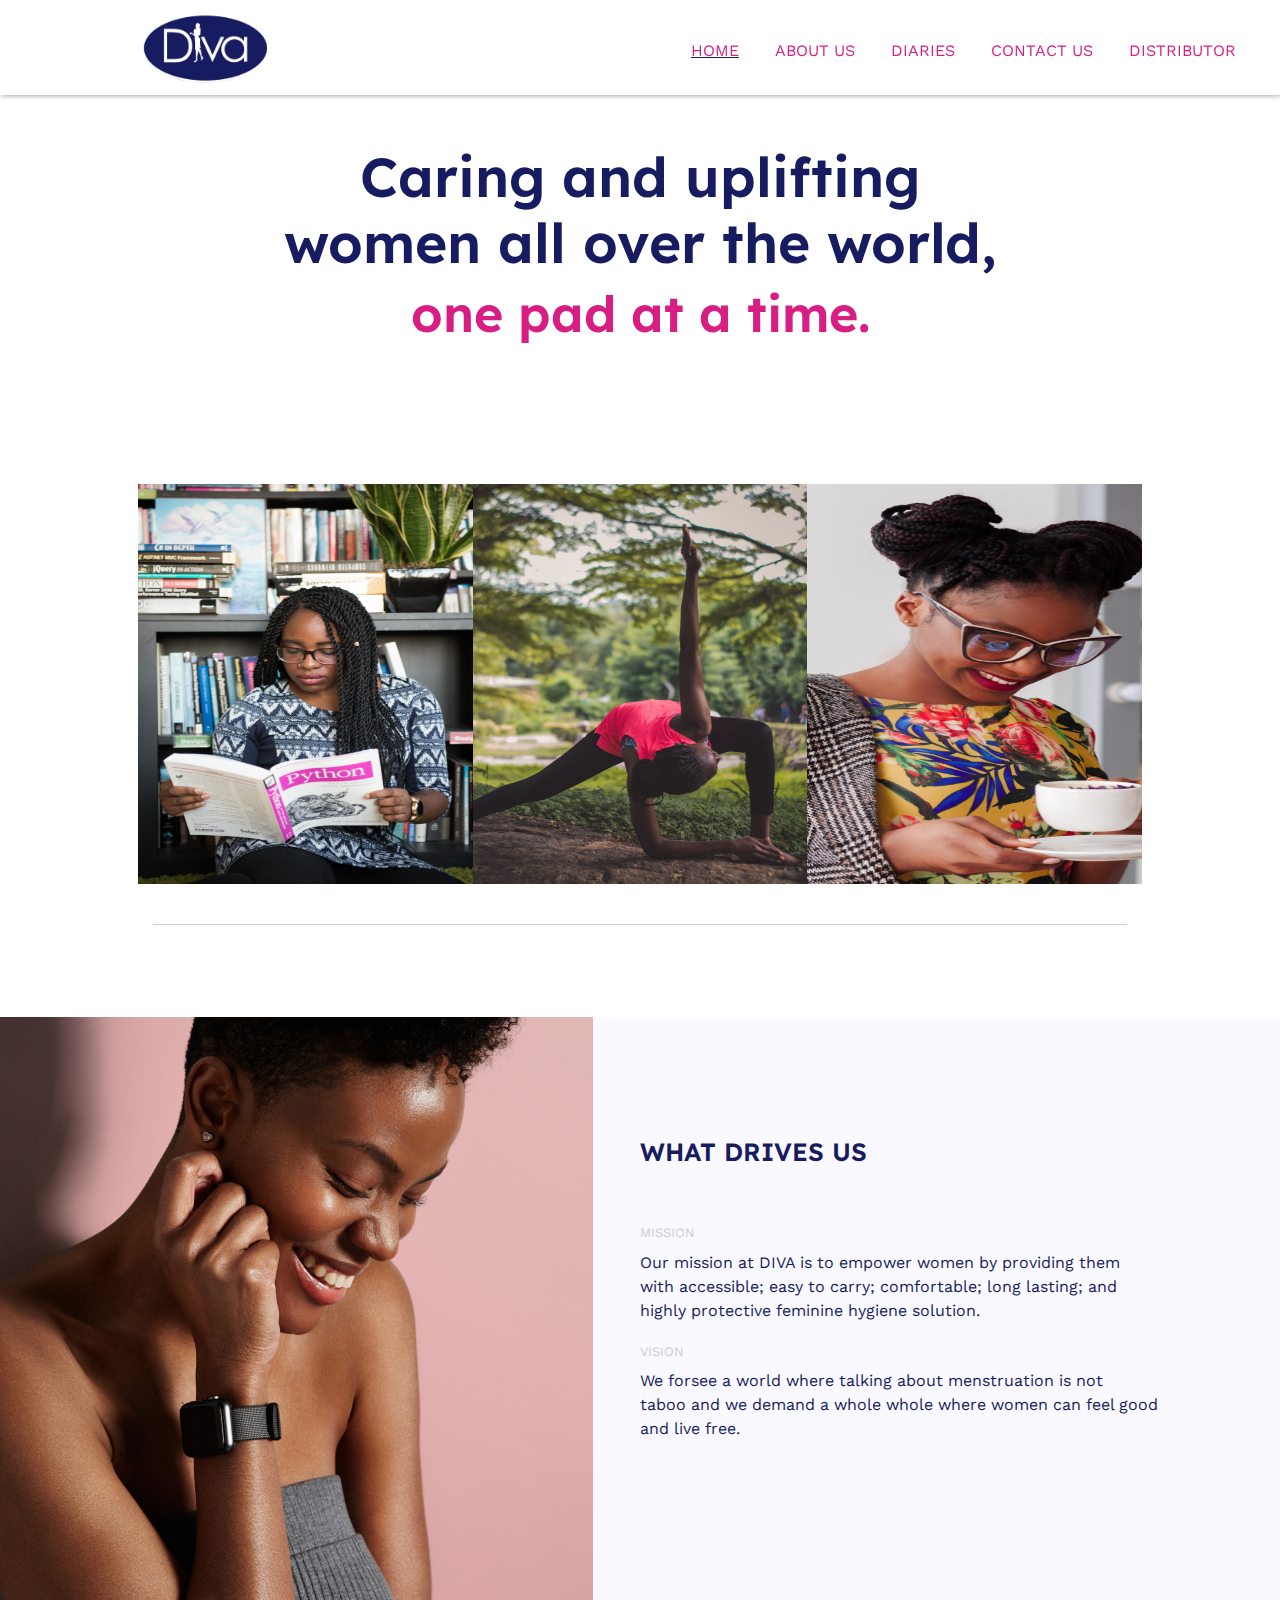
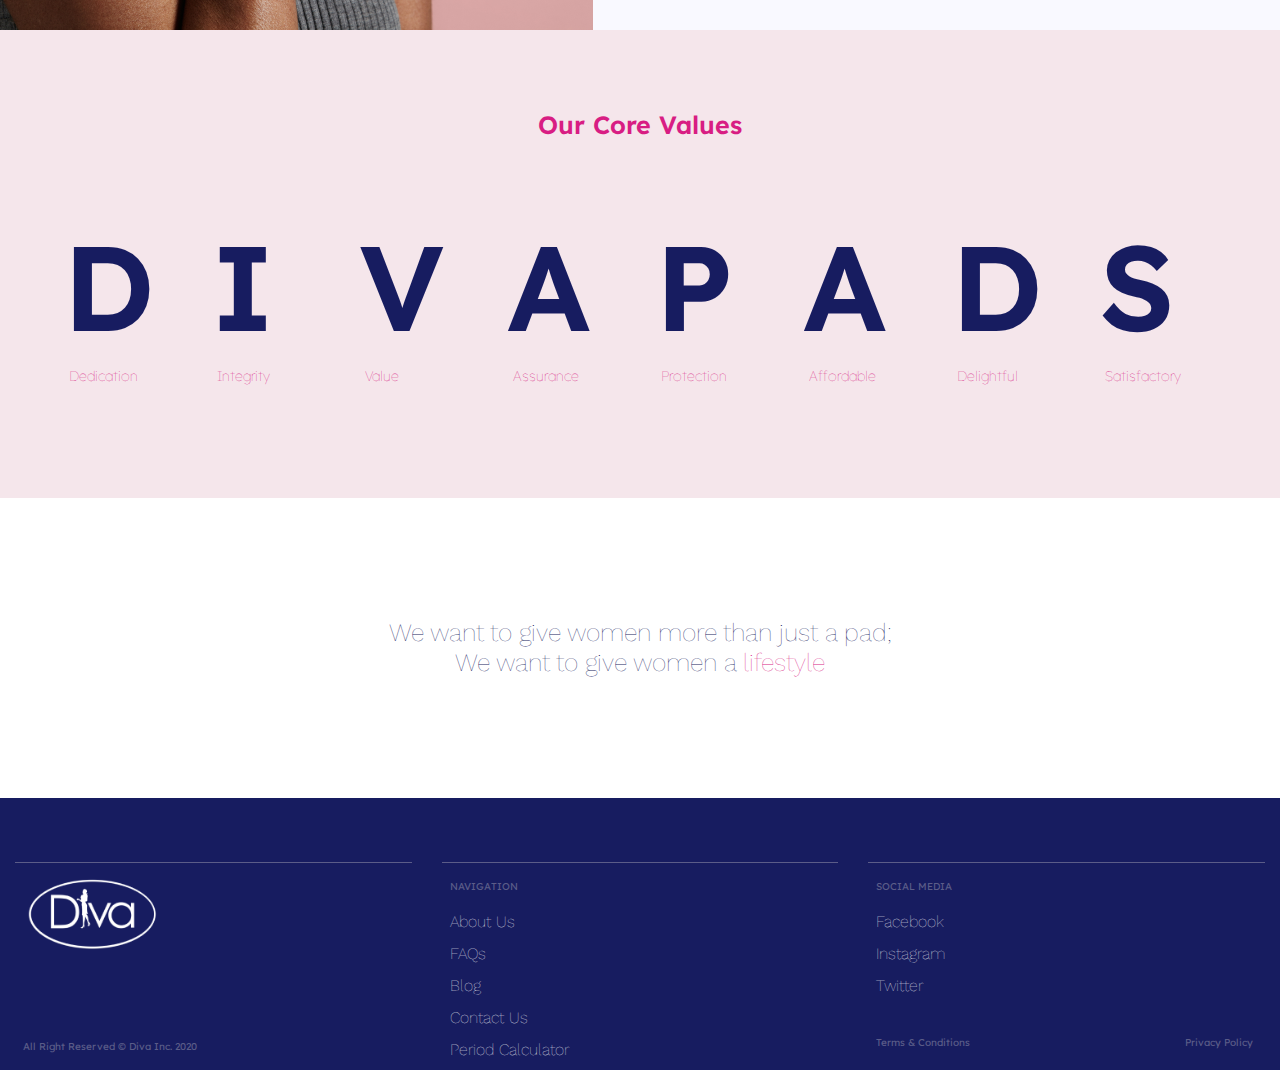
==== commit 12f11538: "begins divapad calculator" ====
--- a/about.html
+++ b/about.html
@@ -71,16 +71,16 @@
 
                 </div>
                 <div class="row ">
-                    <div class="col-sm-12 mb-4" style="padding-left:30px; padding-right:30px">
+                    <div class="col-sm-12 mb-4 secondDivPadding" >
                         <div class="row">
                             <div class="col-sm-4 p-0">
-                                <img src="images/about-2.png" class="img-fluid w-100 h-100" style="height:400px !important" />
+                                <img src="images/about-2.png" class="img-fluid w-100 h-100" width= "300" style="max-height:400px !important" />
                             </div>
                             <div class="col-sm-4 p-0">
-                                <img src="images/about-1.png" class="img-fluid w-100 h-100" style="height:400px !important" />
+                                <img src="images/about-1.png" class="img-fluid w-100 h-100" width= "300" style="max-height:400px !important" />
                             </div>
                             <div class="col-sm-4 p-0">
-                                <img src="images/about-3.png" class="img-fluid w-100 h-100" style="height:400px !important" />
+                                <img src="images/about-3.png" class="img-fluid w-100 h-100"  width= "300" style="max-height:400px !important" />
                             </div>
                             
                         </div>
--- a/style.css
+++ b/style.css
@@ -4,6 +4,12 @@
     --text-color: #d81d83;
     --blog-special-1: #d81c83;
     --blog-special-2: #f5a2ae;
+    --popup-color-top: #e380c1;
+    --light-blue: #56546e;
+    --pre-menses: #fbff3d;
+    --menses-text:#d81d83;
+    --post-menses:#548364;
+    --ovulation-color: #ff810d;
 }
 .justify-content-md-center > div{
     outline: thick tan;
@@ -42,7 +48,7 @@
     min-height: 500px !important;
 }
 .five{
-    background-color: #fff;
+    background-color: #ffe4f3;
     min-height: 450px !important;
 }
 .six{
@@ -291,6 +297,9 @@
 .colorTextPink{
     color: var(--text-color) !important;
 }
+.colorLightBlue{
+    color: var(--light-blue);
+}
 .headerText3{
     font-weight: 100;
     font-size: 20px;
@@ -366,6 +375,119 @@
     height: 340px !important;
  }
   /* BLOG END */
-
-
- +/* about us page÷ */
+ .secondDivPadding{
+    padding-left:120px; padding-right:120px
+ }
+/* end about us page */
+
+  .dModal {
+    position: fixed;
+    left: 0;
+    top: 0;
+    width: 100%;
+    height: 100%;
+    background-color: rgba(0, 0, 0, 0.5);
+    opacity: 0;
+    visibility: hidden;
+    transform: scale(1.1);
+    z-index: 9999999;
+    transition: visibility 0s linear 0.25s, opacity 0.25s 0s, transform 0.25s;
+}
+.dModal-content {
+    position: absolute;
+    top: 50%;
+    left: 50%;
+    transform: translate(-50%, -50%);
+    background-color: white;
+    /* padding: 1rem 1.5rem; */
+    width: 90%;
+    border-radius: 0.5rem;
+}
+.close-button {
+    float: right;
+    width: 1.5rem;
+    /* line-height: 1.5rem; */
+    text-align: center;
+    cursor: pointer;
+    border-radius: 0.25rem;
+    color: white;
+    font-size: 40px !important;
+    position: absolute;
+    right: 10px;
+    top: 8px;
+    z-index: 999;
+    font-weight: 100;
+
+}
+.close-button:hover {
+    background-color: darkgray;
+}
+.show-modal {
+    opacity: 1;
+    visibility: visible;
+    transform: scale(1.0);
+    transition: visibility 0s linear 0s, opacity 0.25s 0s, transform 0.25s;
+}
+.popupColor{
+    background-color: var(--popup-color-top) !important;
+    
+}
+.calendarDivText{
+    font-weight: bold !important;
+    font-size: 15px;
+    text-align: center;
+    padding-top: 12px
+}
+.days{
+    font-size: 40px; color:#ccc;font-weight: bold !important;
+}
+.calendarSelect{
+    border-color: #f5f2fd !important; 
+    background-color: #f5f2fd !important;
+}
+.margin-none{
+    margin-left: 0px !important
+}
+.trigger:hover{
+    text-decoration: none !important;
+}
+#calendar-body > tr > td,#calendar-body-2 > tr > td,#calendar-body-1 > tr > td, thead tr th{ 
+border:none !important;
+font-size: 8px;
+padding: 7px !important;
+text-align: center;
+}
+#monthAndYear{
+    margin-top: 7px;
+    font-size: 18px !important;
+}
+@media only screen and (max-width: 580px) {
+    .nav-mobile {
+        display: block !important;
+        height: 70px !important;
+        width: 100px !important;
+    }
+    /* about us page÷ */
+ .secondDivPadding{
+    padding-left:30px; padding-right:30px
+ }
+ .periodWidget{
+    padding-left:6px !important; 
+    margin-bottom:10px !important; 
+ }
+/* end about us page */
+  }
+
+.pre-menses{
+    background-color: var(--pre-menses);
+    color: var(--color-2) !important;
+    padding: 5px !important;
+    text-align: center !important;
+}
+.menses-text{background-color: var(--menses-text); color: white !important;  padding: 5px !important; text-align: center !important;}
+.post-menses{background-color: var(--post-menses); color: white !important;  padding: 5px !important; text-align: center !important;}
+.ovulation-color{background-color: var(--ovulation-color); color: var(--color-2) !important;  padding: 5px !important; text-align: center !important;}
+.colorPurple{
+    background: #e380c1;
+}